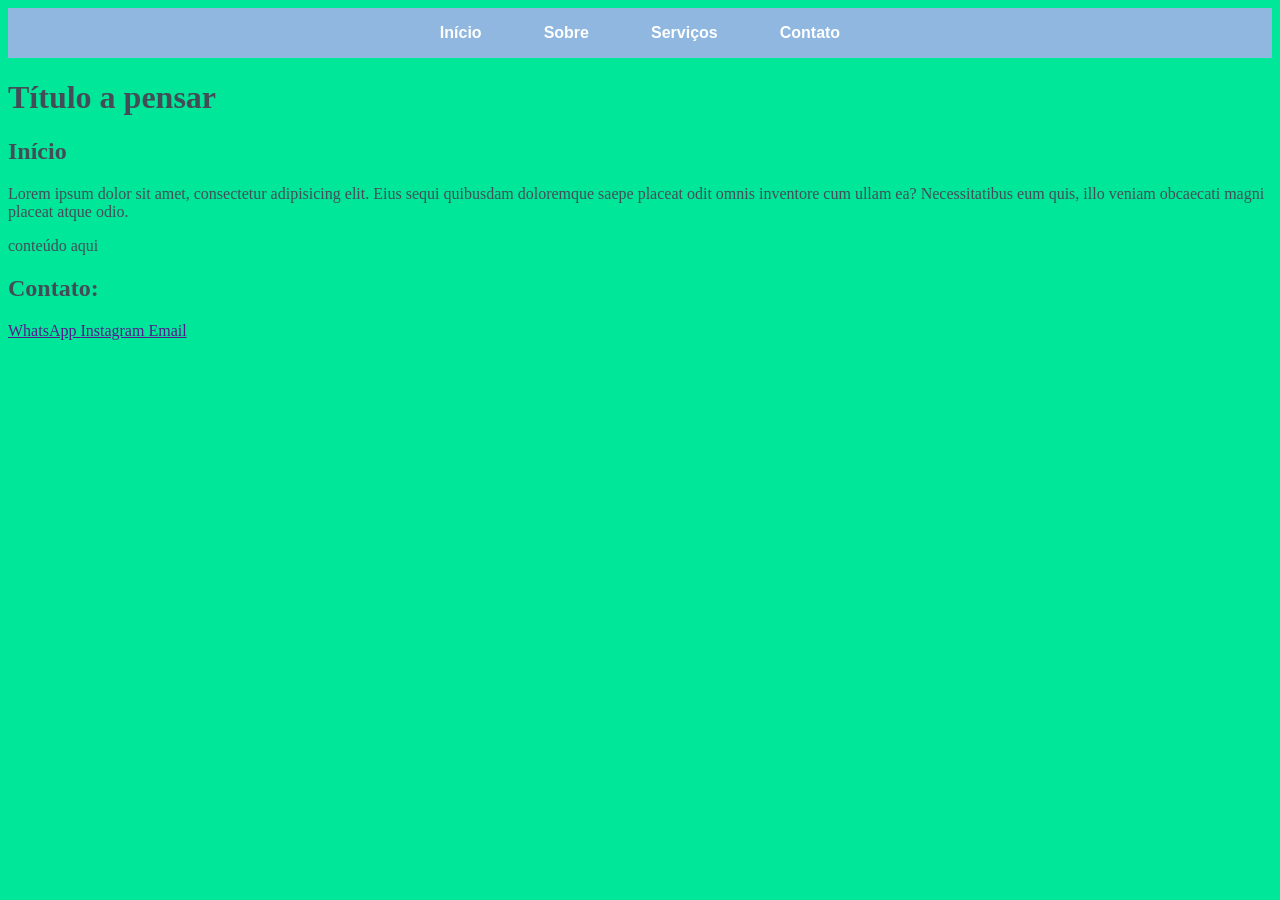
==== Portal Web Sábado letivo/index.html @ 0dd5a191 "Iniciando Projeto de Portal Web" ====
<!DOCTYPE html>
<html lang="en">
<head>
    <meta charset="UTF-8">
    <meta name="viewport" content="width=device-width, initial-scale=1.0">
    <title>Sábado Letivo</title>
    <link rel="stylesheet" href="style.css">
</head>
<body>
    <header>
        <nav class = menu>
            <ul class="lista_menu">
                <li><a href=#início>Início</a></li>
                <li><a href=sobre.html>Sobre</a></li>
                <li><a href=serviços.html>Serviços</a></li>
                <li><a href=#contato>Contato</a></li>
                
        </nav>
    </header>
    
    <main class="" role = main>
        <h1>Título a pensar</h1>

        <section id="início" class="section início">
            <h2>Início</h2>
            <p>Lorem ipsum dolor sit amet, consectetur adipisicing elit. Eius sequi quibusdam doloremque saepe placeat odit omnis inventore cum ullam ea? Necessitatibus eum quis, illo veniam obcaecati magni placeat atque odio.</p>
        </section>

   


    
    
    
            
            <p>conteúdo aqui</p>

    </main>
    
    <footer class="rodapé">
        <div>
        <section id="contato" class="section contato">
            <h2>Contato:</h2>

            <div class="links-contato">
                <a href="" target="_blank">
                    <i class=""></i>WhatsApp
                </a>

                <a href="" target="_blank">
                    <i class=""></i>Instagram
                </a>

                <a href="" target="_blank">
                    <i class="fas fa-envelope"></i>Email
                </a>

                <span>
                    <i class=""></i>
                </span>
            </div>

        </section>
    </div>

        
    </footer>
</body>
<script src="script.js"></script>
</html>
---- Portal Web Sábado letivo/style.css ----
body{
    background-color: #00e79a;
    color: rgb(67, 77, 87);
}
.menu {
    background-color: #8fb7df;
    padding: 1rem;
    

}
.lista_menu{  display: flex;
    justify-content: center;
    gap: 30px;              
    list-style: none;     
    margin: 0;
    padding: 0;
}

.lista_menu a {
    color: white;
    text-decoration: none;  
    font-family: sans-serif;
    font-weight: bold;
    padding: 8px 16px;
    transition: 0.3s;       
}

.lista_menu a:hover {
    background-color: #34495e;
    border-radius: 100px;
    color: #3498db;
}

.cards {
  display: flex;
  gap: 20px;
  flex-wrap: wrap;
}
.card img {
  width: 100%;
  display: block;
  transition: 0.5s;
}

.overlay {

  inset: 0;
  background:  rgb(0, 0, 0);
  display: flex;
  justify-content: center;
  align-items: center;
  opacity: 0;
  transition: 0.5s;
}

.card:hover img {
  transform: scale(1.1);
}

.card:hover .overlay {
  opacity: 1;
}
.overlay a {
  display: inline-block;
  margin-top: 5px;
  color: #ffffff;
  font-weight: bold;
  transition: 0.3s;
}

.overlay a:hover {
  color: white;
}
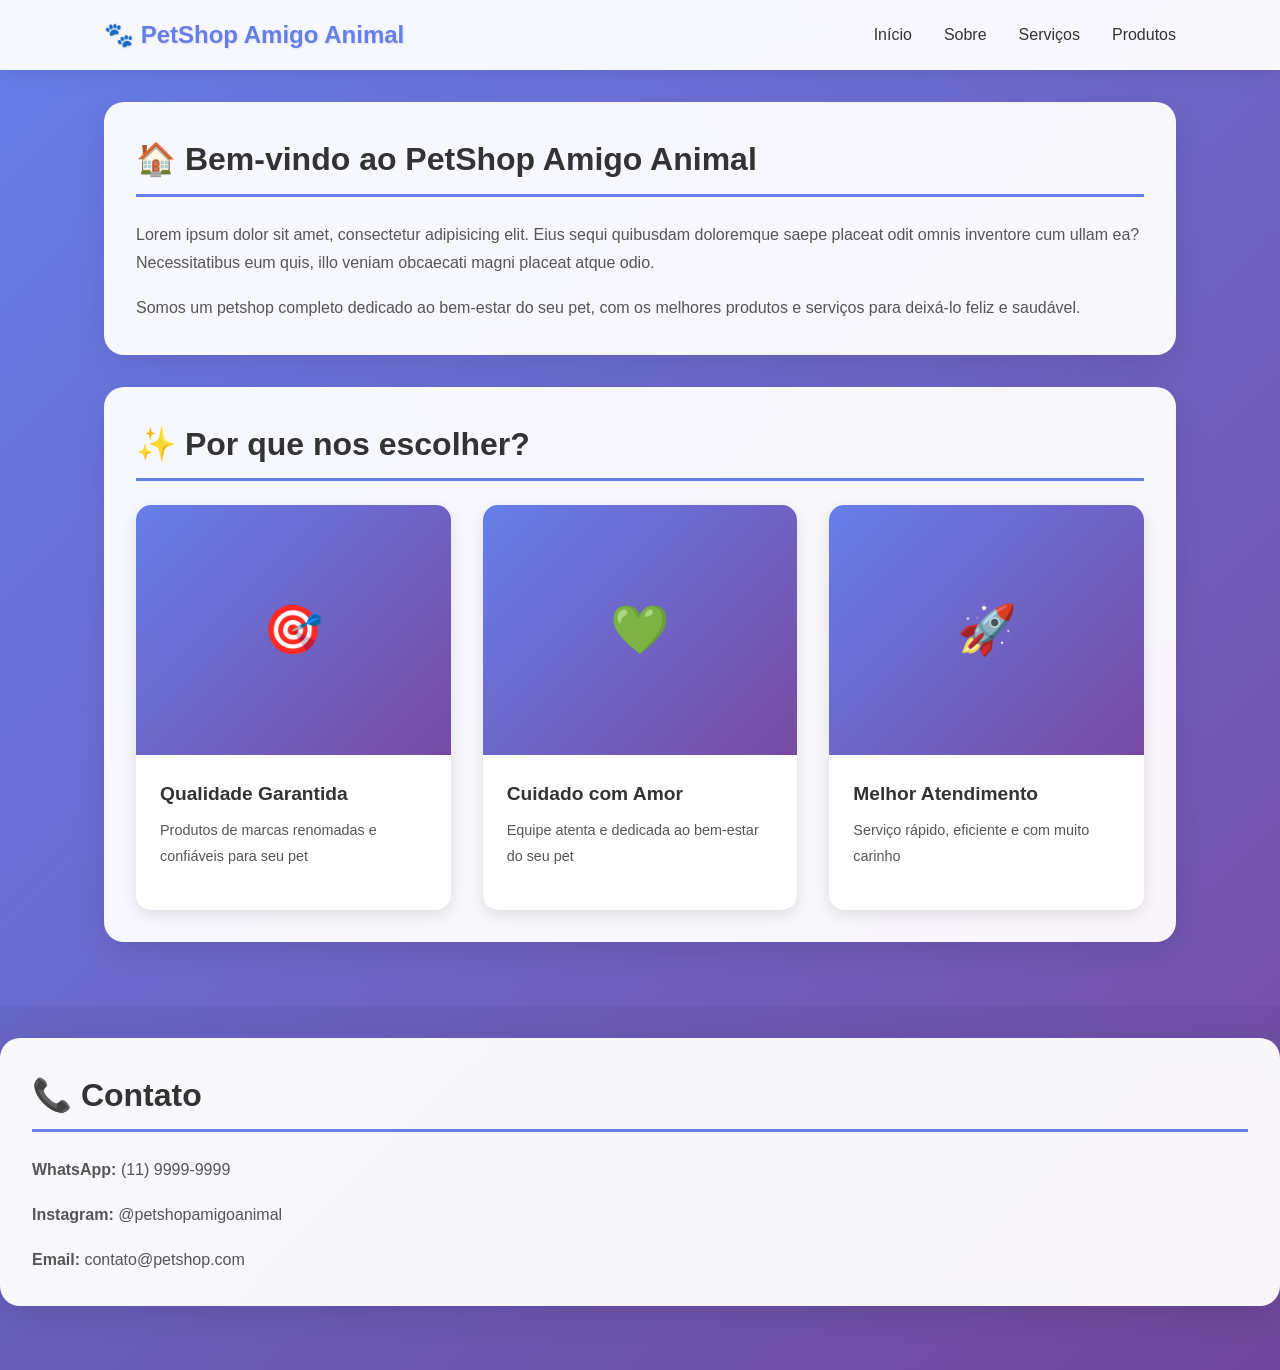
==== commit b0e152f2: "Update Pesado" ====
--- a/Portal Web Sábado letivo/index.html
+++ b/Portal Web Sábado letivo/index.html
@@ -1,69 +1,68 @@
 <!DOCTYPE html>
-<html lang="en">
+<html lang="pt-br">
 <head>
     <meta charset="UTF-8">
     <meta name="viewport" content="width=device-width, initial-scale=1.0">
-    <title>Sábado Letivo</title>
+    <title>Início - PetShop</title>
     <link rel="stylesheet" href="style.css">
 </head>
 <body>
-    <header>
-        <nav class = menu>
-            <ul class="lista_menu">
-                <li><a href=#início>Início</a></li>
-                <li><a href=sobre.html>Sobre</a></li>
-                <li><a href=serviços.html>Serviços</a></li>
-                <li><a href=#contato>Contato</a></li>
-                
+    <header class="header">
+        <nav class="nav">
+            <div class="logo">🐾 PetShop Amigo Animal</div>
+            <ul class="nav-menu">
+                <li><a href="index.html">Início</a></li>
+                <li><a href="sobre.html">Sobre</a></li>
+                <li><a href="serviços.html">Serviços</a></li>
+                <li><a href="produtos.html">Produtos</a></li>
+            </ul>
         </nav>
     </header>
-    
-    <main class="" role = main>
-        <h1>Título a pensar</h1>
 
-        <section id="início" class="section início">
-            <h2>Início</h2>
+    <main class="container">
+        <section class="categoria">
+            <h2>🏠 Bem-vindo ao PetShop Amigo Animal</h2>
             <p>Lorem ipsum dolor sit amet, consectetur adipisicing elit. Eius sequi quibusdam doloremque saepe placeat odit omnis inventore cum ullam ea? Necessitatibus eum quis, illo veniam obcaecati magni placeat atque odio.</p>
+            <p style="margin-top: 1rem;">Somos um petshop completo dedicado ao bem-estar do seu pet, com os melhores produtos e serviços para deixá-lo feliz e saudável.</p>
         </section>
 
-   
+        <section class="categoria">
+            <h2>✨ Por que nos escolher?</h2>
+            <div class="produtos-grid">
+                <div class="produto-card">
+                    <div style="background: linear-gradient(135deg, #667eea 0%, #764ba2 100%); height: 250px; display: flex; align-items: center; justify-content: center; font-size: 3rem;">🎯</div>
+                    <div class="produto-info">
+                        <h3>Qualidade Garantida</h3>
+                        <p class="descricao">Produtos de marcas renomadas e confiáveis para seu pet</p>
+                    </div>
+                </div>
+                <div class="produto-card">
+                    <div style="background: linear-gradient(135deg, #667eea 0%, #764ba2 100%); height: 250px; display: flex; align-items: center; justify-content: center; font-size: 3rem;">💚</div>
+                    <div class="produto-info">
+                        <h3>Cuidado com Amor</h3>
+                        <p class="descricao">Equipe atenta e dedicada ao bem-estar do seu pet</p>
+                    </div>
+                </div>
+                <div class="produto-card">
+                    <div style="background: linear-gradient(135deg, #667eea 0%, #764ba2 100%); height: 250px; display: flex; align-items: center; justify-content: center; font-size: 3rem;">🚀</div>
+                    <div class="produto-info">
+                        <h3>Melhor Atendimento</h3>
+                        <p class="descricao">Serviço rápido, eficiente e com muito carinho</p>
+                    </div>
+                </div>
+            </div>
+        </section>
+    </main>
 
-
-    
-    
-    
-            
-            <p>conteúdo aqui</p>
-
-    </main>
-    
-    <footer class="rodapé">
-        <div>
-        <section id="contato" class="section contato">
-            <h2>Contato:</h2>
-
+    <footer class="footer">
+        <section class="categoria">
+            <h2>📞 Contato</h2>
             <div class="links-contato">
-                <a href="" target="_blank">
-                    <i class=""></i>WhatsApp
-                </a>
-
-                <a href="" target="_blank">
-                    <i class=""></i>Instagram
-                </a>
-
-                <a href="" target="_blank">
-                    <i class="fas fa-envelope"></i>Email
-                </a>
-
-                <span>
-                    <i class=""></i>
-                </span>
+                <p><strong>WhatsApp:</strong> (11) 9999-9999</p>
+                <p><strong>Instagram:</strong> @petshopamigoanimal</p>
+                <p><strong>Email:</strong> contato@petshop.com</p>
             </div>
-
         </section>
-    </div>
-
-        
     </footer>
 </body>
 <script src="script.js"></script>
--- a/Portal Web Sábado letivo/style.css
+++ b/Portal Web Sábado letivo/style.css
@@ -1,73 +1,363 @@
-body{
-    background-color: #00e79a;
-    color: rgb(67, 77, 87);
-}
-.menu {
-    background-color: #8fb7df;
-    padding: 1rem;
-    
-
-}
-.lista_menu{  display: flex;
-    justify-content: center;
-    gap: 30px;              
-    list-style: none;     
+* {
     margin: 0;
     padding: 0;
-}
-
-.lista_menu a {
-    color: white;
-    text-decoration: none;  
-    font-family: sans-serif;
+    box-sizing: border-box;
+}
+
+body {
+    font-family: 'Segoe UI', Tahoma, Geneva, Verdana, sans-serif;
+    line-height: 1.6;
+    background: linear-gradient(135deg, #667eea 0%, #764ba2 100%);
+    min-height: 100vh;
+    color: rgb(67, 77, 87);
+}
+
+.header {
+    background: rgba(255, 255, 255, 0.95);
+    box-shadow: 0 2px 20px rgba(0, 0, 0, 0.1);
+    position: sticky;
+    top: 0;
+    z-index: 1000;
+    backdrop-filter: blur(10px);
+}
+
+.nav {
+    display: flex;
+    justify-content: space-between;
+    align-items: center;
+    padding: 1rem 5%;
+    max-width: 1200px;
+    margin: 0 auto;
+}
+
+.logo {
+    font-size: 1.5rem;
     font-weight: bold;
-    padding: 8px 16px;
-    transition: 0.3s;       
-}
-
-.lista_menu a:hover {
-    background-color: #34495e;
-    border-radius: 100px;
-    color: #3498db;
-}
-
-.cards {
-  display: flex;
-  gap: 20px;
-  flex-wrap: wrap;
-}
-.card img {
-  width: 100%;
-  display: block;
-  transition: 0.5s;
-}
-
-.overlay {
-
-  inset: 0;
-  background:  rgb(0, 0, 0);
-  display: flex;
-  justify-content: center;
-  align-items: center;
-  opacity: 0;
-  transition: 0.5s;
-}
-
-.card:hover img {
-  transform: scale(1.1);
-}
-
-.card:hover .overlay {
-  opacity: 1;
-}
-.overlay a {
-  display: inline-block;
-  margin-top: 5px;
-  color: #ffffff;
-  font-weight: bold;
-  transition: 0.3s;
-}
-
-.overlay a:hover {
-  color: white;
-}+    color: #667eea;
+    text-shadow: 1px 1px 2px rgba(0, 0, 0, 0.1);
+}
+
+.nav-menu {
+    display: flex;
+    list-style: none;
+    gap: 2rem;
+}
+
+.nav-menu a {
+    text-decoration: none;
+    color: #333;
+    font-weight: 500;
+    transition: color 0.3s;
+    position: relative;
+}
+
+.nav-menu a::after {
+    content: '';
+    position: absolute;
+    bottom: -5px;
+    left: 0;
+    width: 0;
+    height: 2px;
+    background: #667eea;
+    transition: width 0.3s;
+}
+
+.nav-menu a:hover::after {
+    width: 100%;
+}
+
+.nav-menu a:hover {
+    color: #667eea;
+}
+
+.container {
+    max-width: 1200px;
+    margin: 0 auto;
+    padding: 2rem 5%;
+}
+
+.categoria {
+    background: rgba(255, 255, 255, 0.95);
+    border-radius: 20px;
+    padding: 2rem;
+    margin-bottom: 2rem;
+    box-shadow: 0 10px 30px rgba(0, 0, 0, 0.1);
+    backdrop-filter: blur(10px);
+    transition: transform 0.3s, box-shadow 0.3s;
+}
+
+.categoria:hover {
+    transform: translateY(-5px);
+    box-shadow: 0 15px 40px rgba(0, 0, 0, 0.15);
+}
+
+.categoria h2 {
+    font-size: 2rem;
+    margin-bottom: 1.5rem;
+    color: #333;
+    border-bottom: 3px solid #667eea;
+    padding-bottom: 0.5rem;
+}
+
+.categoria h3 {
+    font-size: 1.3rem;
+    color: #333;
+}
+
+.categoria p {
+    color: #555;
+    line-height: 1.8;
+}
+
+.produtos-grid {
+    display: grid;
+    grid-template-columns: repeat(auto-fit, minmax(280px, 1fr));
+    gap: 2rem;
+}
+
+.produto-card {
+    background: white;
+    border-radius: 15px;
+    overflow: hidden;
+    box-shadow: 0 5px 15px rgba(0, 0, 0, 0.1);
+    transition: transform 0.3s, box-shadow 0.3s;
+}
+
+.produto-card:hover {
+    transform: translateY(-10px);
+    box-shadow: 0 15px 35px rgba(0, 0, 0, 0.2);
+}
+
+.produto-img {
+    width: 100%;
+    height: 250px;
+    object-fit: cover;
+    transition: transform 0.3s;
+}
+
+.produto-card:hover .produto-img {
+    transform: scale(1.1);
+}
+
+.produto-info {
+    padding: 1.5rem;
+}
+
+.produto-info h3 {
+    font-size: 1.2rem;
+    color: #333;
+    margin-bottom: 0.5rem;
+}
+
+.descricao {
+    color: #666;
+    margin-bottom: 1rem;
+    font-size: 0.9rem;
+}
+
+.preco {
+    font-size: 1.5rem;
+    font-weight: bold;
+    color: #667eea;
+    margin-bottom: 1rem;
+}
+
+.btn-comprar {
+    width: 100%;
+    padding: 12px;
+    background: linear-gradient(135deg, #667eea 0%, #764ba2 100%);
+    color: white;
+    border: none;
+    border-radius: 10px;
+    font-size: 1rem;
+    font-weight: 600;
+    cursor: pointer;
+    transition: transform 0.3s, box-shadow 0.3s;
+}
+
+.btn-comprar:hover {
+    transform: translateY(-2px);
+    box-shadow: 0 10px 20px rgba(102, 126, 234, 0.3);
+}
+
+.links-contato {
+    display: flex;
+    flex-direction: column;
+    gap: 1rem;
+    color: #555;
+}
+
+.links-contato p {
+    margin: 0;
+}
+
+.footer {
+    background: rgba(0, 0, 0, 0.05);
+    padding: 2rem 0;
+}
+
+.produto-info {
+    padding: 1.5rem;
+}
+
+.produto-info h3 {
+    font-size: 1.2rem;
+    color: #333;
+    margin-bottom: 0.5rem;
+}
+
+.descricao {
+    color: #666;
+    margin-bottom: 1rem;
+    font-size: 0.9rem;
+}
+
+.preco {
+    font-size: 1.5rem;
+    font-weight: bold;
+    color: #667eea;
+    margin-bottom: 1rem;
+}
+
+.btn-comprar {
+    width: 100%;
+    padding: 12px;
+    background: linear-gradient(135deg, #667eea 0%, #764ba2 100%);
+    color: white;
+    border: none;
+    border-radius: 10px;
+    font-size: 1rem;
+    font-weight: 600;
+    cursor: pointer;
+    transition: transform 0.3s, box-shadow 0.3s;
+}
+
+.btn-comprar:hover {
+    transform: translateY(-2px);
+    box-shadow: 0 10px 20px rgba(102, 126, 234, 0.3);
+}
+
+.carrinho-flutuante {
+    position: fixed;
+    bottom: 30px;
+    right: 30px;
+    z-index: 1001;
+}
+
+#btn-carrinho {
+    background: linear-gradient(135deg, #667eea 0%, #764ba2 100%);
+    color: white;
+    padding: 15px 25px;
+    border: none;
+    border-radius: 50px;
+    font-size: 1.1rem;
+    font-weight: 600;
+    cursor: pointer;
+    box-shadow: 0 10px 25px rgba(102, 126, 234, 0.4);
+    transition: transform 0.3s, box-shadow 0.3s;
+}
+
+#btn-carrinho:hover {
+    transform: translateY(-3px);
+    box-shadow: 0 15px 30px rgba(102, 126, 234, 0.5);
+}
+
+.carrinho-modal {
+    display: none;
+    position: absolute;
+    bottom: 70px;
+    right: 0;
+    background: white;
+    border-radius: 15px;
+    padding: 1.5rem;
+    min-width: 300px;
+    box-shadow: 0 20px 40px rgba(0, 0, 0, 0.2);
+    animation: slideIn 0.3s ease-out;
+}
+
+@keyframes slideIn {
+    from {
+        opacity: 0;
+        transform: translateY(10px);
+    }
+    to {
+        opacity: 1;
+        transform: translateY(0);
+    }
+}
+
+.carrinho-conteudo h3 {
+    color: #333;
+    margin-bottom: 1rem;
+    font-size: 1.2rem;
+}
+
+#itens-carrinho {
+    margin-bottom: 1rem;
+    max-height: 200px;
+    overflow-y: auto;
+}
+
+.item-carrinho {
+    display: flex;
+    justify-content: space-between;
+    align-items: center;
+    padding: 0.5rem 0;
+    border-bottom: 1px solid #eee;
+    font-size: 0.9rem;
+}
+
+.btn-remover {
+    background: #ff6b6b;
+    color: white;
+    border: none;
+    padding: 3px 8px;
+    border-radius: 5px;
+    cursor: pointer;
+    font-size: 0.8rem;
+}
+
+.btn-remover:hover {
+    background: #ff5252;
+}
+
+.total {
+    font-size: 1.2rem;
+    font-weight: bold;
+    color: #667eea;
+    margin: 1rem 0;
+    padding-top: 1rem;
+    border-top: 2px solid #667eea;
+}
+
+.btn-fechar {
+    width: 100%;
+    padding: 10px;
+    background: #6c757d;
+    color: white;
+    border: none;
+    border-radius: 8px;
+    cursor: pointer;
+    font-weight: 600;
+    transition: background 0.3s;
+}
+
+.btn-fechar:hover {
+    background: #5a6268;
+}
+
+@media (max-width: 768px) {
+    .nav-menu {
+        flex-direction: column;
+        gap: 0.5rem;
+    }
+    
+    .produtos-grid {
+        grid-template-columns: 1fr;
+    }
+    
+    .carrinho-flutuante {
+        bottom: 20px;
+        right: 20px;
+    }
+}
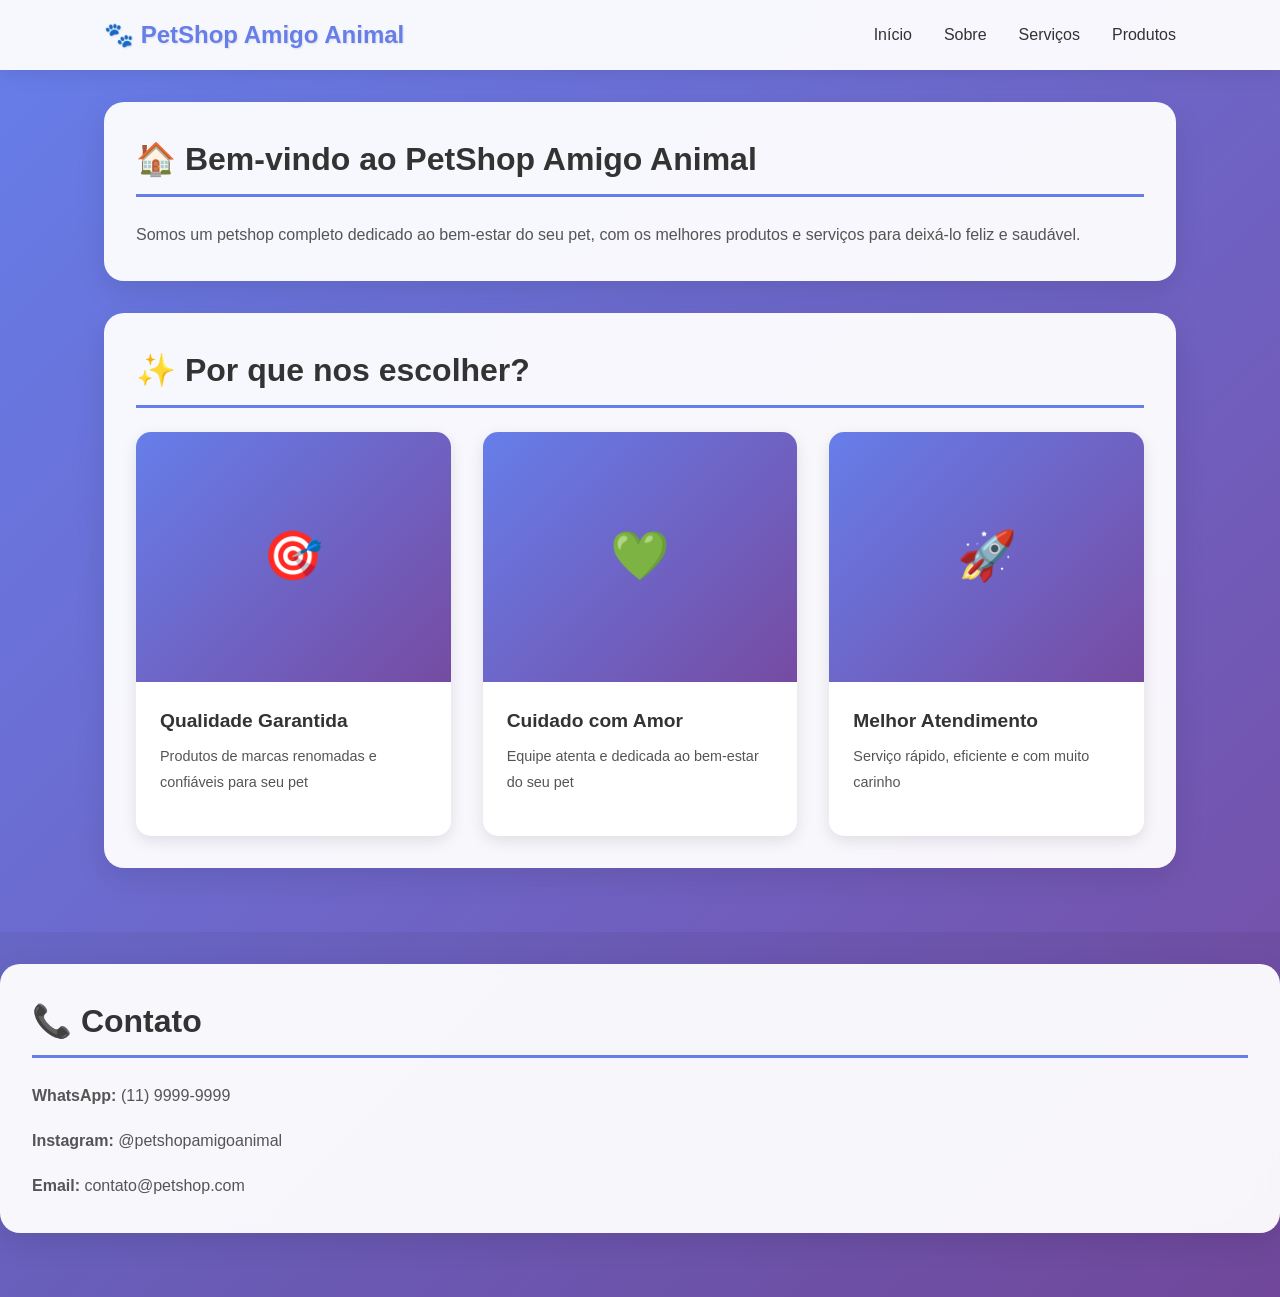
==== commit b54a45fe: "Update detalhista Limpeza de código e substituição de imagens genéricas." ====
--- a/Portal Web Sábado letivo/index.html
+++ b/Portal Web Sábado letivo/index.html
@@ -22,7 +22,6 @@
     <main class="container">
         <section class="categoria">
             <h2>🏠 Bem-vindo ao PetShop Amigo Animal</h2>
-            <p>Lorem ipsum dolor sit amet, consectetur adipisicing elit. Eius sequi quibusdam doloremque saepe placeat odit omnis inventore cum ullam ea? Necessitatibus eum quis, illo veniam obcaecati magni placeat atque odio.</p>
             <p style="margin-top: 1rem;">Somos um petshop completo dedicado ao bem-estar do seu pet, com os melhores produtos e serviços para deixá-lo feliz e saudável.</p>
         </section>
 
